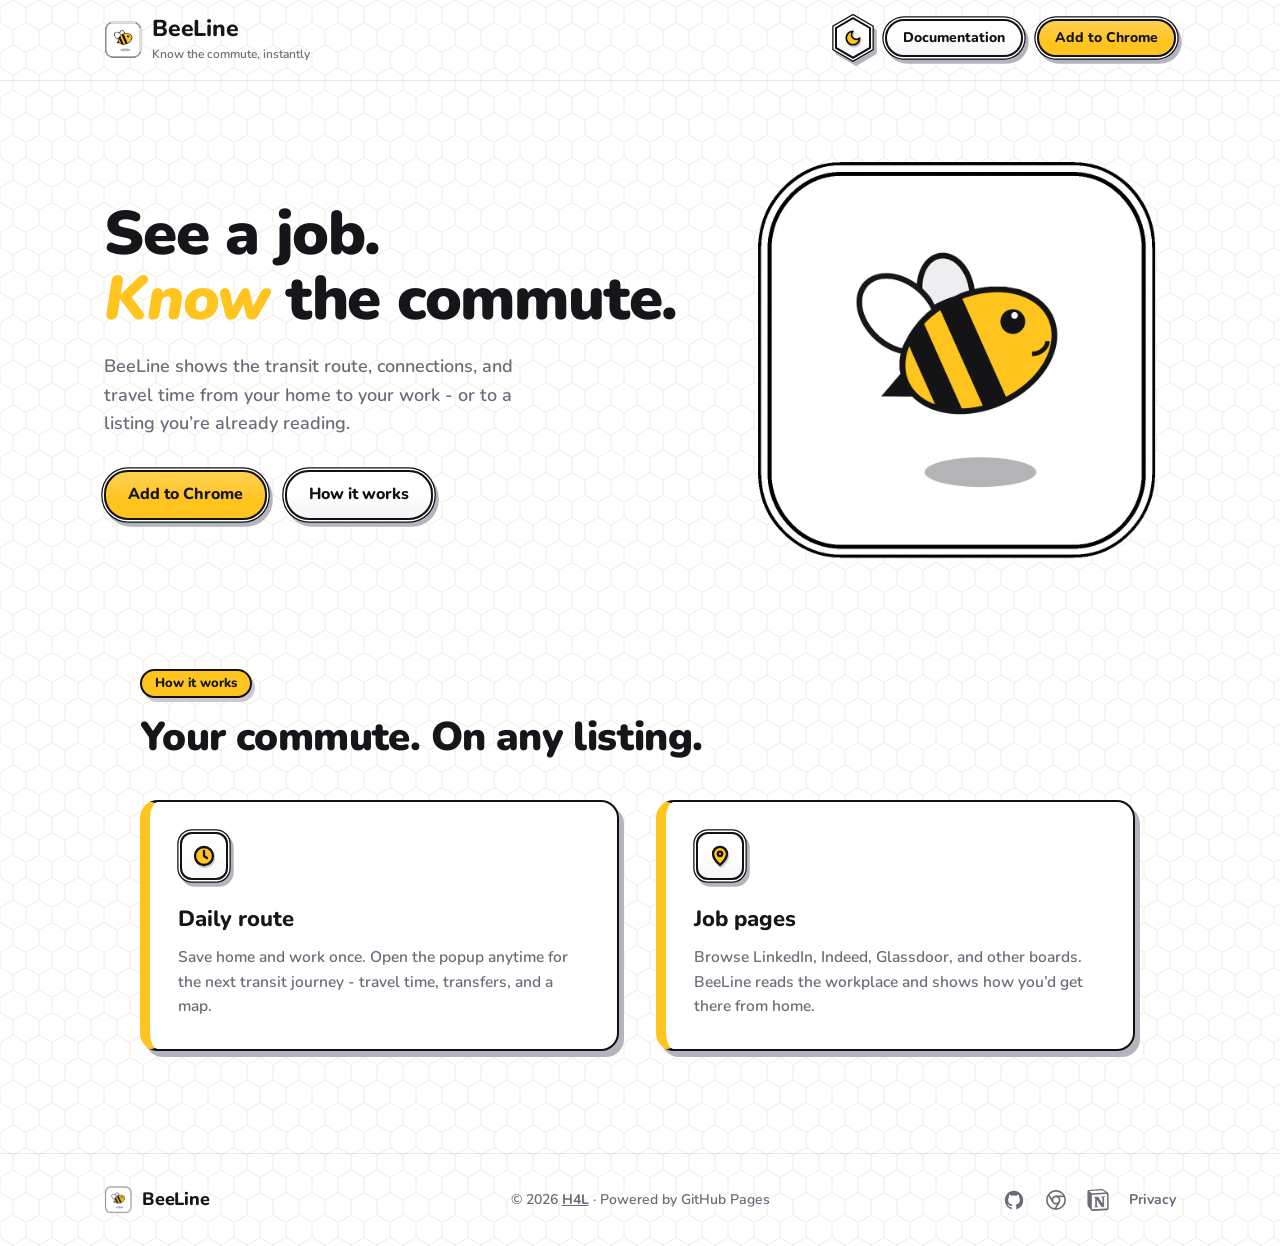
==== docs/index.html @ ee9d72f8 "Use the Notion logo and point docs links at the public Notion site. Co-Authored-By: Claude Opus 5.5 " ====
<!DOCTYPE html>
<html lang="en">
<head>
  <meta charset="UTF-8" />
  <meta name="viewport" content="width=device-width, initial-scale=1.0" />
  <title>BeeLine - Know the commute, instantly</title>
  <meta name="description" content="BeeLine shows the transit route, connections, and travel time from your home to your work - or to a job you're viewing." />
  <meta name="theme-color" content="#FFC41E" />
  <link rel="icon" href="favicon.png" type="image/png" sizes="32x32" />
  <link rel="apple-touch-icon" href="apple-touch-icon.png" />
  <link rel="preconnect" href="https://fonts.googleapis.com" />
  <link rel="preconnect" href="https://fonts.gstatic.com" crossorigin />
  <link href="https://fonts.googleapis.com/css2?family=Nunito:ital,wght@0,500;0,600;0,700;0,800;0,900;1,900&display=swap" rel="stylesheet" />
  <link rel="stylesheet" href="site.css" />
  <script src="theme.js"></script>
  <!--
    Replace every chromewebstore.google.com URL with your live listing once published.
  -->
  <style>
    .hero {
      max-width: 1120px;
      margin: 0 auto;
      padding: 72px 24px 24px;
      display: grid;
      grid-template-columns: 1fr 1fr;
      gap: 56px;
      align-items: center;
    }
    .hero-visual {
      max-width: 420px;
      justify-self: center;
      width: 100%;
    }
    .hero-visual img {
      width: 100%;
      height: auto;
      display: block;
    }

    h1 {
      font-size: clamp(38px, 4.8vw, 62px);
      font-weight: 900;
      line-height: 1.06;
      letter-spacing: -0.02em;
      margin-bottom: 20px;
    }
    h1 em {
      font-style: italic;
      color: var(--accent-1);
    }
    h1 .line2 { white-space: nowrap; }
    .hero-sub {
      font-size: 18px;
      font-weight: 600;
      color: var(--text-muted);
      max-width: 42ch;
      margin-bottom: 32px;
    }
    .hero-ctas {
      display: flex;
      flex-wrap: wrap;
      gap: 18px;
      padding: 0 4px 4px 0;
    }

    .how { padding: 72px 24px 96px; }
    .how-inner { max-width: 1000px; margin: 0 auto; }
    .how .pill { margin-bottom: 16px; }
    h2 {
      font-size: clamp(28px, 3.4vw, 40px);
      font-weight: 900;
      letter-spacing: -0.015em;
      line-height: 1.15;
      margin-bottom: 40px;
    }
    .split {
      display: grid;
      grid-template-columns: repeat(auto-fit, minmax(280px, 1fr));
      gap: 32px;
    }
    /* The popup's journey card: bold outline, honey edge, grey drop. */
    .tool-card {
      background: var(--bg);
      border: 2.5px solid var(--ink);
      border-left: 10px solid var(--accent-1);
      border-radius: 18px;
      box-shadow: 5px 6px 0 var(--key-slab);
      padding: 28px 28px 30px;
      margin: 0 5px 6px 0;
    }
    .tool-icon {
      width: 48px;
      height: 48px;
      border-radius: 12px;
      border: 2px solid var(--ink);
      box-shadow: 0 0 0 1.5px var(--bg), 0 0 0 2.75px var(--ink), 3px 4px 0 2.75px var(--key-slab);
      background: linear-gradient(180deg, var(--bg) 0%, var(--bg) 45%, var(--bg-alt) 100%);
      color: var(--ink);
      display: flex;
      align-items: center;
      justify-content: center;
      margin: 2px 0 22px 2px;
    }
    .tool-icon .icon {
      width: 24px;
      height: 24px;
      filter: drop-shadow(1.5px 2px 0 var(--icon-shadow));
    }
    .tool-card h3 {
      font-size: 22px;
      font-weight: 800;
      margin-bottom: 8px;
    }
    .tool-card p {
      font-size: 15.5px;
      font-weight: 600;
      color: var(--text-muted);
    }

    @media (max-width: 760px) {
      .hero { grid-template-columns: 1fr; gap: 24px; padding-top: 36px; }
      .hero-visual { max-width: 240px; order: -1; }
      h1 .line2 { white-space: normal; }
      h2 .line2 { display: block; }
      .how { padding-top: 48px; }
    }
  </style>
</head>
<body>
  <header class="site-header">
    <div class="site-header-inner">
      <a class="brand" href="index.html">
        <img class="brand-icon" src="logo.png" alt="" width="38" height="38" />
        <span>
          <span class="brand-title">BeeLine</span>
          <span class="brand-tag">Know the commute, instantly</span>
        </span>
      </a>
      <div class="actions">
        <button id="themeToggle" class="key" type="button" title="Toggle light/dark mode" aria-label="Toggle light/dark mode">
          <svg class="icon icon-moon" viewBox="0 0 24 24" aria-hidden="true"><path class="fill" d="M12 3a6 6 0 0 0 9 9 9 9 0 1 1-9-9Z"/></svg>
          <svg class="icon icon-sun" viewBox="0 0 24 24" aria-hidden="true"><path d="M12 2v2M12 20v2M4.93 4.93l1.41 1.41M17.66 17.66l1.41 1.41M2 12h2M20 12h2M6.34 17.66l-1.41 1.41M19.07 4.93l-1.41 1.41"/><circle class="fill" cx="12" cy="12" r="4.5"/></svg>
        </button>
        <a href="https://flying-sun-2a4.notion.site/BeeLine-3e32d11332858029bc5dc0cc7bfa6481" class="btn btn-sm btn-outline"><span class="label-full">Documentation</span><span class="label-short">Docs</span></a>
        <a href="https://chromewebstore.google.com/detail/beeline/YOUR_EXTENSION_ID" class="btn btn-sm"><span class="label-full">Add to Chrome</span><span class="label-short">Install</span></a>
      </div>
    </div>
  </header>

  <section class="hero">
    <div>
      <h1>See a job.<br><span class="line2"><em>Know</em> the commute.</span></h1>
      <p class="hero-sub">
        BeeLine shows the transit route, connections, and travel time from your home to your work - or to a listing you’re already reading.
      </p>
      <div class="hero-ctas">
        <a href="https://chromewebstore.google.com/detail/beeline/YOUR_EXTENSION_ID" class="btn">Add to Chrome</a>
        <a href="#how" class="btn btn-outline">How it works</a>
      </div>
    </div>
    <div class="hero-visual">
      <img src="logo.png" alt="BeeLine logo" width="1024" height="1024" />
    </div>
  </section>

  <section class="how" id="how">
    <div class="how-inner">
      <span class="pill">How it works</span>
      <h2>Your commute. <span class="line2">On any listing.</span></h2>
      <div class="split">
        <div class="tool-card">
          <div class="tool-icon" aria-hidden="true">
            <svg class="icon" viewBox="0 0 24 24"><circle class="fill" cx="12" cy="12" r="9"/><path d="M12 7v5l3 2"/></svg>
          </div>
          <h3>Daily route</h3>
          <p>Save home and work once. Open the popup anytime for the next transit journey - travel time, transfers, and a map.</p>
        </div>
        <div class="tool-card">
          <div class="tool-icon" aria-hidden="true">
            <svg class="icon" viewBox="0 0 24 24"><path class="fill" d="M12 21s7-6.2 7-11.2A7 7 0 0 0 5 9.8C5 14.8 12 21 12 21Z"/><circle cx="12" cy="9.8" r="2.2"/></svg>
          </div>
          <h3>Job pages</h3>
          <p>Browse LinkedIn, Indeed, Glassdoor, and other boards. BeeLine reads the workplace and shows how you’d get there from home.</p>
        </div>
      </div>
    </div>
  </section>

  <footer class="site-footer">
    <div class="site-footer-inner">
      <a class="brand" href="index.html">
        <img class="brand-icon" src="logo.png" alt="" width="28" height="28" />
        <span class="brand-title">BeeLine</span>
      </a>
      <span>© 2026 <a href="https://h4l-git.github.io/" class="footer-link" style="text-decoration: underline;">H4L</a> · Powered by GitHub Pages</span>
      <div class="footer-links">
        <a href="https://github.com/h4l-git/BeeLine" class="footer-link" aria-label="GitHub repository">
          <svg width="22" height="22" viewBox="0 0 24 24" fill="currentColor" aria-hidden="true"><path d="M12 2C6.48 2 2 6.58 2 12.25c0 4.53 2.87 8.37 6.84 9.73.5.09.68-.22.68-.49 0-.24-.01-.88-.01-1.73-2.78.62-3.37-1.37-3.37-1.37-.45-1.18-1.11-1.5-1.11-1.5-.91-.63.07-.62.07-.62 1 .07 1.53 1.06 1.53 1.06.89 1.57 2.34 1.11 2.91.85.09-.66.35-1.11.63-1.37-2.22-.26-4.56-1.14-4.56-5.07 0-1.12.39-2.03 1.03-2.75-.1-.26-.45-1.3.1-2.71 0 0 .84-.28 2.75 1.05a9.34 9.34 0 0 1 5 0c1.91-1.33 2.75-1.05 2.75-1.05.55 1.41.2 2.45.1 2.71.64.72 1.03 1.63 1.03 2.75 0 3.94-2.34 4.8-4.57 5.06.36.32.68.94.68 1.9 0 1.37-.01 2.47-.01 2.81 0 .27.18.59.69.49A10.05 10.05 0 0 0 22 12.25C22 6.58 17.52 2 12 2Z"></path></svg>
        </a>
        <a href="https://chromewebstore.google.com/detail/beeline/YOUR_EXTENSION_ID" class="footer-link" aria-label="Chrome Web Store">
          <svg width="22" height="22" viewBox="0 0 24 24" fill="none" stroke="currentColor" stroke-width="1.8" aria-hidden="true"><circle cx="12" cy="12" r="10"></circle><circle cx="12" cy="12" r="4"></circle><path d="M21.17 8H12"></path><path d="M3.95 6.06 8.54 14"></path><path d="M10.88 21.94 15.46 14"></path></svg>
        </a>
        <a href="https://flying-sun-2a4.notion.site/BeeLine-3e32d11332858029bc5dc0cc7bfa6481" class="footer-link" aria-label="Notion page">
          <svg width="22" height="22" viewBox="0 0 24 24" fill="currentColor" aria-hidden="true"><path d="M4.459 4.208c.746.606 1.026.56 2.428.466l13.215-.793c.28 0 .047-.28-.046-.326L17.86 1.968c-.42-.326-.981-.7-2.055-.607L3.01 2.295c-.466.046-.56.28-.374.466zm.793 3.08v13.904c0 .747.373 1.027 1.214.98l14.523-.84c.841-.046.935-.56.935-1.167V6.354c0-.606-.233-.933-.748-.887l-15.177.887c-.56.047-.747.327-.747.933zm14.337.745c.093.42 0 .84-.42.888l-.7.14v10.264c-.608.327-1.168.514-1.635.514-.748 0-.935-.234-1.495-.933l-4.577-7.186v6.952L12.21 19s0 .84-1.168.84l-3.222.186c-.093-.186 0-.653.327-.746l.84-.233V9.854L7.822 9.76c-.094-.42.14-1.026.793-1.073l3.456-.233 4.764 7.279v-6.44l-1.215-.139c-.093-.514.28-.887.747-.933zM1.936 1.035l13.31-.98c1.634-.14 2.055-.047 3.082.7l4.249 2.986c.7.513.934.653.934 1.213v16.378c0 1.026-.373 1.634-1.68 1.726l-15.458.934c-.98.047-1.448-.093-1.962-.747l-3.129-4.06c-.56-.747-.793-1.306-.793-1.96V2.667c0-.839.374-1.54 1.447-1.632z"></path></svg>
        </a>
        <a href="privacy.html" class="footer-link">Privacy</a>
      </div>
    </div>
  </footer>
</body>
</html>
---- docs/site.css ----
/* The extension's look, scaled up for the web: the same tokens as
   popup.css, hairline borders by default, and the logo's bold outline,
   offset slab and grey drop kept for the things that matter - buttons,
   pills and the feature cards. */
:root {
  color-scheme: light dark;
  --bg: #ffffff;
  --bg-alt: #f5f5f8;
  --ink: #111111;
  --text: #16161a;
  --text-muted: #6b6c78;
  --border: rgba(0, 0, 0, 0.09);
  --border-strong: rgba(0, 0, 0, 0.16);
  --accent-1: #ffc41e;
  --accent-ink: #9a6200;
  --on-accent: #16161a;
  --accent-soft: rgba(255, 196, 30, 0.2);
  --drop: 3px 4px 0 #c9c9cf;
  --route-line: #d4d4dc;
  --icon-shadow: #c9c9cf;
  --key-slab: #b4b4be;
  /* Honeycomb lines behind the page: a faint wash of the accent. */
  --hive-line: color-mix(in srgb, var(--accent-ink) 13%, transparent);
  --hive-tile: url("data:image/svg+xml,%3Csvg xmlns='http://www.w3.org/2000/svg' width='26' height='45' viewBox='0 0 26 45'%3E%3Cpath d='M0 7.5 13 0l13 7.5v15L13 30 0 22.5zM13 30v15' fill='none' stroke='%23000' stroke-width='1'/%3E%3C/svg%3E");
  --radius: 12px;
}

/* Dark follows the system unless the header toggle has pinned a theme. */
@media (prefers-color-scheme: dark) {
  :root:not([data-theme="light"]) {
    color-scheme: dark;
    --bg: #1b1b21;
    --bg-alt: #24242c;
    --ink: #ececf2;
    --text: #ececf2;
    --text-muted: #9a9cab;
    --border: rgba(255, 255, 255, 0.09);
    --border-strong: rgba(255, 255, 255, 0.16);
    --accent-ink: #ffc41e;
    --accent-soft: rgba(255, 196, 30, 0.16);
    --drop: 3px 4px 0 #000000;
    --route-line: #3a3a46;
    --icon-shadow: #000000;
    --key-slab: #44444f;
    --hive-line: color-mix(in srgb, var(--accent-ink) 8%, transparent);
  }
}

:root[data-theme="dark"] {
  color-scheme: dark;
  --bg: #1b1b21;
  --bg-alt: #24242c;
  --ink: #ececf2;
  --text: #ececf2;
  --text-muted: #9a9cab;
  --border: rgba(255, 255, 255, 0.09);
  --border-strong: rgba(255, 255, 255, 0.16);
  --accent-ink: #ffc41e;
  --accent-soft: rgba(255, 196, 30, 0.16);
  --drop: 3px 4px 0 #000000;
  --route-line: #3a3a46;
  --icon-shadow: #000000;
  --key-slab: #44444f;
  --hive-line: color-mix(in srgb, var(--accent-ink) 8%, transparent);
}

:root[data-theme="light"] {
  color-scheme: light;
}

* {
  margin: 0;
  padding: 0;
  box-sizing: border-box;
}

html {
  scroll-behavior: smooth;
}

body {
  font-family: "Nunito", "Segoe UI", -apple-system, BlinkMacSystemFont, Roboto, sans-serif;
  background: var(--bg);
  position: relative;
  min-height: 100vh;
  color: var(--text);
  font-size: 16px;
  line-height: 1.6;
  -webkit-font-smoothing: antialiased;
}

/* The hive pattern scrolls with the page, under all content. */
body::before {
  position: absolute;
  inset: 0;
  content: "";
  z-index: -1;
  pointer-events: none;
  background-color: var(--hive-line);
  -webkit-mask: var(--hive-tile) 0 0 / 26px 45px repeat;
  mask: var(--hive-tile) 0 0 / 26px 45px repeat;
}

a {
  color: var(--accent-ink);
}

.icon {
  width: 18px;
  height: 18px;
  fill: none;
  stroke: currentColor;
  stroke-width: 2.3;
  stroke-linecap: round;
  stroke-linejoin: round;
  flex-shrink: 0;
  display: block;
}

.icon .fill {
  fill: var(--accent-1);
}

/* ---------- Header: the popup's header row, full width ---------- */

.site-header {
  border-bottom: 1px solid var(--border);
}

.site-header-inner {
  display: flex;
  align-items: center;
  justify-content: space-between;
  gap: 16px;
  max-width: 1120px;
  margin: 0 auto;
  padding: 16px 24px;
}

.brand {
  display: flex;
  align-items: center;
  gap: 10px;
  min-width: 0;
  color: var(--text);
  text-decoration: none;
}

.brand-icon {
  width: 38px;
  height: 38px;
  display: block;
  object-fit: contain;
  flex-shrink: 0;
}

.brand-title {
  font-size: 23px;
  font-weight: 800;
  letter-spacing: -0.2px;
  line-height: 1.1;
}

.brand-tag {
  display: block;
  font-size: 12px;
  font-weight: 600;
  color: var(--text-muted);
  letter-spacing: 0;
}

.actions {
  display: flex;
  align-items: center;
  gap: 14px;
  flex-shrink: 0;
  padding-bottom: 4px;
}

/* ---------- Keys: every control is a tiny copy of the logo's tile ---------- */

.btn {
  --ring: 0 0 0 1.5px var(--bg), 0 0 0 2.75px var(--ink);
  --face: linear-gradient(180deg, var(--bg) 0%, var(--bg) 45%, var(--bg-alt) 100%);
  --face-hover: linear-gradient(180deg, var(--bg) 0%, var(--accent-soft) 100%);
  border: 2px solid var(--ink);
  background: var(--face);
  box-shadow: var(--ring), 3px 4px 0 2.75px var(--key-slab);
  color: var(--ink);
  font-family: inherit;
  cursor: pointer;
  text-decoration: none;
  transition: transform 0.08s ease, box-shadow 0.08s ease;
}

.btn:hover {
  background: var(--face-hover);
  transform: translate(-1px, -1px);
  box-shadow: var(--ring), 4px 5px 0 2.75px var(--key-slab);
}

.btn:active {
  transform: translate(3px, 4px);
  box-shadow: var(--ring);
}

.btn:focus-visible {
  outline: 2px solid var(--accent-ink);
  outline-offset: 4px;
}

/* Icon keys are the same tile cut as honeycomb cells. clip-path would also
   cut away borders and shadows, so the tile is rebuilt in layers: ::before
   is the face (gradient triangles keep the gap around it plain), ::after is
   both outlines as one hexagon ring cut with evenodd, and a drop-shadow on
   the key casts the slab in the same shape. The box is 36 × 42 because a
   regular hexagon is 2/√3 as tall as it is wide; vertical offsets are
   horizontal ones × 1.155 for the same reason. */
.key {
  --face: linear-gradient(180deg, var(--bg) 0%, var(--bg) 45%, var(--bg-alt) 100%);
  --face-hover: linear-gradient(180deg, var(--bg) 0%, var(--accent-soft) 100%);
  --hex-face: var(--face);
  --hex-line: var(--ink);
  --hex-corner: calc(50% - 3px) calc(25% - 1.73px) no-repeat;
  position: relative;
  isolation: isolate;
  width: 36px;
  height: 42px;
  padding: 0;
  border: 0;
  background: none;
  color: var(--ink);
  font-family: inherit;
  cursor: pointer;
  display: flex;
  align-items: center;
  justify-content: center;
  filter: drop-shadow(3px 4px 0 var(--key-slab));
  transition: transform 0.08s ease, filter 0.08s ease;
}

.key::before,
.key::after {
  content: "";
  position: absolute;
  z-index: -1;
}

/* Reaches into the outer line so no seam shows. The face stops on the
   middle of the thick outline, which hides the triangles' hard edges. */
.key::before {
  inset: -2.31px -2px;
  clip-path: polygon(50% 0, 100% 25%, 100% 75%, 50% 100%, 0 75%, 0 25%);
  background:
    linear-gradient(to top left, transparent 50%, var(--bg) 50%) left 3px top 3.46px / var(--hex-corner),
    linear-gradient(to top right, transparent 50%, var(--bg) 50%) right 3px top 3.46px / var(--hex-corner),
    linear-gradient(to bottom left, transparent 50%, var(--bg) 50%) left 3px bottom 3.46px / var(--hex-corner),
    linear-gradient(to bottom right, transparent 50%, var(--bg) 50%) right 3px bottom 3.46px / var(--hex-corner),
    var(--hex-face) left 3px top 3.46px / calc(100% - 6px) calc(100% - 6.93px) no-repeat,
    var(--bg);
}

/* Four nested hexagons: outer edge, thin line, thick line, face. */
.key::after {
  inset: -3.18px -2.75px;
  background: var(--hex-line);
  clip-path: polygon(evenodd,
    50% 0, 100% 25%, 100% 75%, 50% 100%, 0 75%, 0 25%, 50% 0,
    50% 1.44px, calc(100% - 1.25px) calc(25% + 0.72px), calc(100% - 1.25px) calc(75% - 0.72px),
    50% calc(100% - 1.44px), 1.25px calc(75% - 0.72px), 1.25px calc(25% + 0.72px), 50% 1.44px,
    50% 3.18px, calc(100% - 2.75px) calc(25% + 1.59px), calc(100% - 2.75px) calc(75% - 1.59px),
    50% calc(100% - 3.18px), 2.75px calc(75% - 1.59px), 2.75px calc(25% + 1.59px), 50% 3.18px,
    50% 5.49px, calc(100% - 4.75px) calc(25% + 2.74px), calc(100% - 4.75px) calc(75% - 2.74px),
    50% calc(100% - 5.49px), 4.75px calc(75% - 2.74px), 4.75px calc(25% + 2.74px), 50% 5.49px);
}

.key:hover {
  --hex-face: var(--face-hover);
  transform: translate(-1px, -1px);
  filter: drop-shadow(4px 5px 0 var(--key-slab));
}

.key:active {
  transform: translate(3px, 4px);
  filter: drop-shadow(0 0 0 var(--key-slab));
}

/* A rectangular outline would look odd around a hexagon (and would cast
   the slab too), so focus turns the outlines honey instead. */
.key:focus-visible {
  outline: none;
  --hex-line: var(--accent-ink);
}

.key .icon {
  filter: drop-shadow(1.5px 2px 0 var(--icon-shadow));
}

.key:active .icon {
  filter: none;
}

/* theme.js marks the toggle with the theme in effect; show the other one. */
#themeToggle .icon-sun,
#themeToggle[data-mode="dark"] .icon-moon {
  display: none;
}

#themeToggle[data-mode="dark"] .icon-sun {
  display: block;
}

/* Yellow stays yellow, like the logo's bee. */
.btn {
  --face: linear-gradient(180deg, color-mix(in srgb, var(--accent-1) 78%, #fff) 0%, var(--accent-1) 60%);
  --face-hover: linear-gradient(180deg, color-mix(in srgb, var(--accent-1) 68%, #fff) 0%, color-mix(in srgb, var(--accent-1) 90%, #fff) 60%);
  color: var(--on-accent);
  display: inline-flex;
  align-items: center;
  gap: 8px;
  font-size: 16px;
  font-weight: 800;
  border-radius: 24px;
  padding: 10px 22px;
}

.btn-sm {
  font-size: 14px;
  padding: 6px 16px;
}

.btn-outline {
  --face: linear-gradient(180deg, var(--bg) 0%, var(--bg) 45%, var(--bg-alt) 100%);
  --face-hover: linear-gradient(180deg, var(--bg) 0%, var(--accent-soft) 100%);
  color: var(--ink);
}

.label-short {
  display: none;
}

.btn .icon {
  width: 16px;
  height: 16px;
}

/* The popup's route pill. */
.pill {
  display: inline-flex;
  align-items: center;
  gap: 6px;
  background: var(--accent-1);
  color: var(--on-accent);
  border: 2px solid var(--ink);
  box-shadow: var(--drop);
  padding: 2px 13px;
  border-radius: 20px;
  font-size: 13px;
  font-weight: 800;
}

/* ---------- Footer ---------- */

.site-footer {
  border-top: 1px solid var(--border);
}

.site-footer-inner {
  display: grid;
  grid-template-columns: 1fr auto 1fr;
  align-items: center;
  gap: 16px;
  max-width: 1120px;
  margin: 0 auto;
  padding: 32px 24px;
  font-size: 14px;
  font-weight: 600;
  color: var(--text-muted);
}

.site-footer .brand-title {
  font-size: 18px;
}

.site-footer .brand-icon {
  width: 28px;
  height: 28px;
}

.site-footer-inner > span {
  text-align: center;
}

.footer-links {
  justify-self: end;
  display: flex;
  align-items: center;
  gap: 20px;
}

.footer-link {
  display: inline-flex;
  align-items: center;
  gap: 7px;
  color: var(--text-muted);
  font-weight: 700;
  text-decoration: none;
}

.footer-link:hover {
  color: var(--text);
}

.footer-link .icon {
  width: 20px;
  height: 20px;
  stroke-width: 1.9;
}

@media (max-width: 760px) {
  .brand-tag {
    display: none;
  }

  .site-footer-inner {
    grid-template-columns: 1fr;
    justify-items: center;
    text-align: center;
  }

  .footer-links {
    justify-self: center;
  }
}

@media (max-width: 420px) {
  .site-header-inner {
    padding: 14px 16px;
  }

  .actions .btn-sm {
    padding: 6px 12px;
  }

  /* Small phones can't fit the full header label beside the brand. */
  .label-full {
    display: none;
  }

  .label-short {
    display: inline;
  }
}

@media (prefers-reduced-motion: reduce) {
  html {
    scroll-behavior: auto;
  }

  .key,
  .btn {
    transition: none;
  }
}
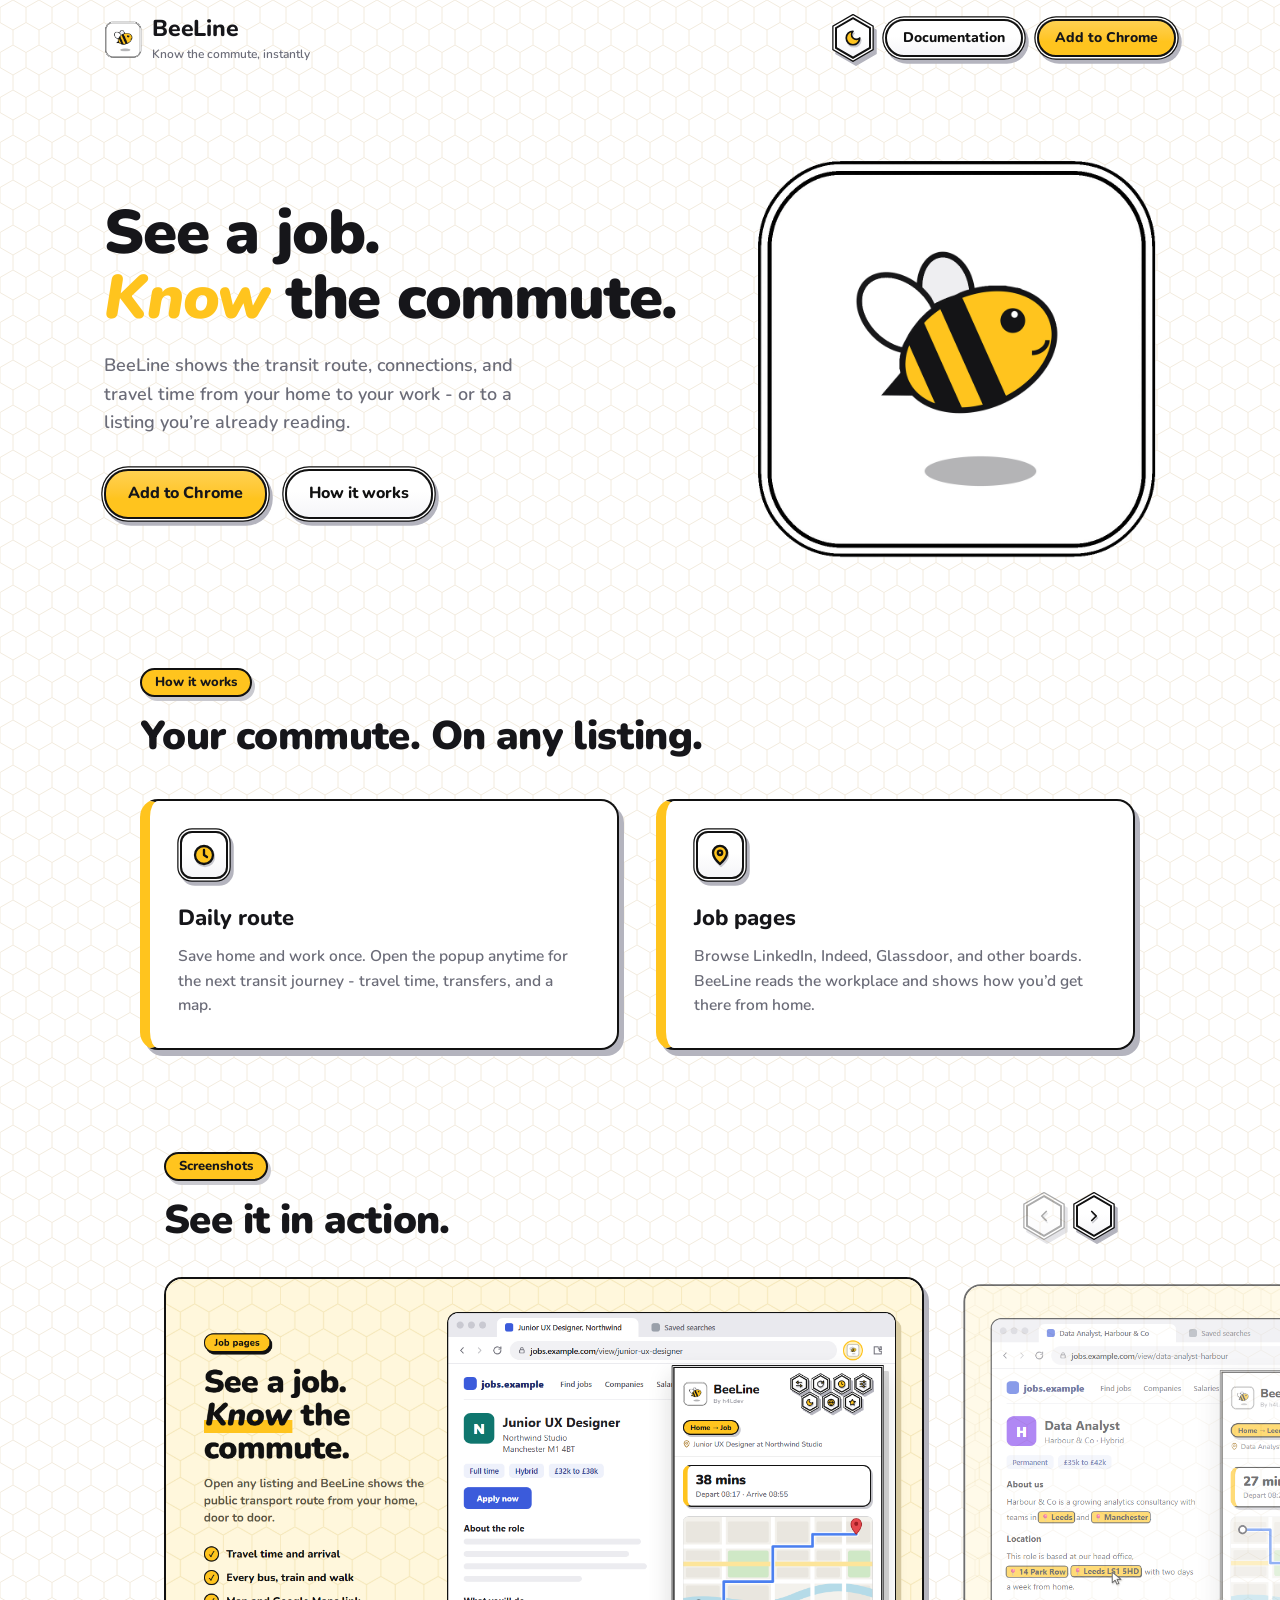
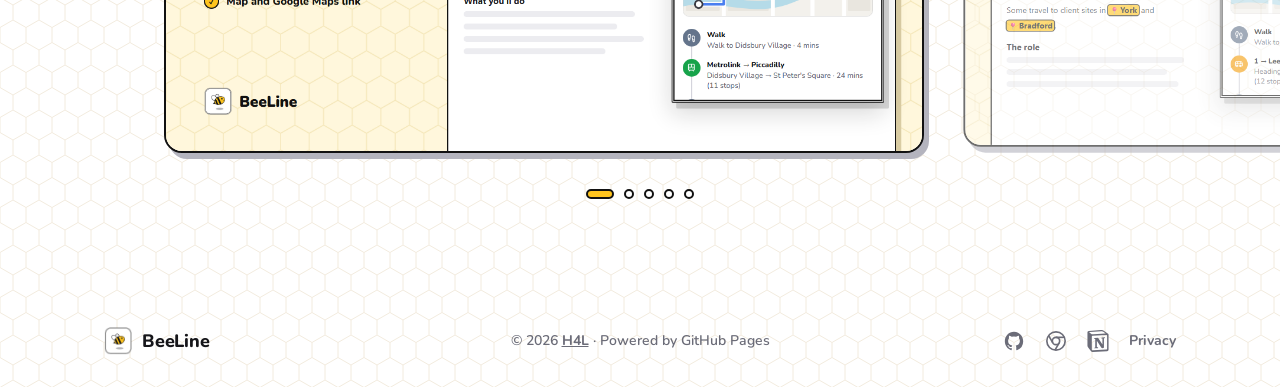
==== commit 9717ebe5: "Add a sideways-scrolling screenshot gallery to the site. Co-Authored-By: Claude Opus 5.5 <noreply@an" ====
--- a/docs/index.html
+++ b/docs/index.html
@@ -117,7 +117,95 @@
       color: var(--text-muted);
     }
 
+    /* ---------- Screenshot gallery: a sideways strip of journey cards ---------- */
+    .shots { padding: 0 0 96px; }
+    .shots-head {
+      max-width: 1000px;
+      margin: 0 auto 28px;
+      padding: 0 24px;
+      display: flex;
+      align-items: flex-end;
+      justify-content: space-between;
+      gap: 24px;
+    }
+    .shots-head .pill { margin-bottom: 16px; }
+    .shots-head h2 { margin-bottom: 0; }
+    .shots-nav {
+      display: flex;
+      gap: 14px;
+      padding: 0 4px 6px 0;
+      flex-shrink: 0;
+    }
+    .shots-nav .key:disabled {
+      opacity: 0.35;
+      cursor: default;
+      pointer-events: none;
+    }
+    /* The strip lines up with the content column, then runs off the edge. */
+    .shots-track {
+      --gutter: max(24px, calc((100% - 952px) / 2));
+      display: flex;
+      gap: 28px;
+      overflow-x: auto;
+      overscroll-behavior-x: contain;
+      scroll-snap-type: x mandatory;
+      scroll-padding-inline: var(--gutter);
+      padding: 6px var(--gutter) 18px;
+      scrollbar-width: none;
+      outline: none;
+    }
+    .shots-track::-webkit-scrollbar { display: none; }
+    .shots-track:focus-visible .shot { outline: 2px solid var(--accent-ink); outline-offset: 4px; }
+    .shot {
+      flex: 0 0 min(760px, 84vw);
+      scroll-snap-align: start;
+      margin: 0;
+      background: var(--bg);
+      border: 2.5px solid var(--ink);
+      border-radius: 18px;
+      box-shadow: 5px 6px 0 var(--key-slab);
+      overflow: hidden;
+      transition: transform 0.25s ease, opacity 0.25s ease;
+    }
+    .shot img {
+      display: block;
+      width: 100%;
+      height: auto;
+      aspect-ratio: 16 / 10;
+      user-select: none;
+      -webkit-user-drag: none;
+    }
+    .shot:not(.is-active) { opacity: 0.6; transform: scale(0.97); }
+    .shots-dots {
+      display: flex;
+      justify-content: center;
+      gap: 10px;
+      margin-top: 18px;
+    }
+    .shots-dots button {
+      width: 10px;
+      height: 10px;
+      padding: 0;
+      border-radius: 10px;
+      border: 2px solid var(--ink);
+      background: var(--bg);
+      cursor: pointer;
+      transition: width 0.2s ease, background 0.2s ease;
+    }
+    .shots-dots button[aria-current="true"] {
+      width: 28px;
+      background: var(--accent-1);
+    }
+    .shots-dots button:focus-visible { outline: 2px solid var(--accent-ink); outline-offset: 3px; }
+
+    @media (prefers-reduced-motion: reduce) {
+      .shot, .shots-dots button { transition: none; }
+    }
+
     @media (max-width: 760px) {
+      .shots-head { align-items: flex-start; flex-direction: column; gap: 4px; }
+      .shots-nav { display: none; }
+      .shots-track { gap: 16px; }
       .hero { grid-template-columns: 1fr; gap: 24px; padding-top: 36px; }
       .hero-visual { max-width: 240px; order: -1; }
       h1 .line2 { white-space: normal; }
@@ -186,6 +274,81 @@
     </div>
   </section>
 
+  <section class="shots" id="screenshots" aria-labelledby="shots-title">
+    <div class="shots-head">
+      <div>
+        <span class="pill">Screenshots</span>
+        <h2 id="shots-title">See it in action.</h2>
+      </div>
+      <div class="shots-nav">
+        <button class="key" type="button" data-dir="-1" aria-label="Previous screenshot">
+          <svg class="icon" viewBox="0 0 24 24" aria-hidden="true"><path d="M15 6l-6 6 6 6"/></svg>
+        </button>
+        <button class="key" type="button" data-dir="1" aria-label="Next screenshot">
+          <svg class="icon" viewBox="0 0 24 24" aria-hidden="true"><path d="M9 6l6 6-6 6"/></svg>
+        </button>
+      </div>
+    </div>
+    <div class="shots-track" tabindex="0" role="region" aria-label="BeeLine screenshots">
+      <figure class="shot is-active"><img src="screenshots/screenshot-1.png" width="1280" height="800" alt="A job listing with the BeeLine popup showing a 38 minute tram route from home, with a map and each step." /></figure>
+      <figure class="shot"><img src="screenshots/screenshot-2.png" width="1280" height="800" alt="Place names highlighted on a job listing; clicking one shows the bus route there." loading="lazy" /></figure>
+      <figure class="shot"><img src="screenshots/screenshot-3.png" width="1280" height="800" alt="Two popups side by side: the morning trip to work and the evening trip home." loading="lazy" /></figure>
+      <figure class="shot"><img src="screenshots/screenshot-4.png" width="1280" height="800" alt="The job history list, with travel times for recently viewed and saved jobs." loading="lazy" /></figure>
+      <figure class="shot"><img src="screenshots/screenshot-5.png" width="1280" height="800" alt="Colour themes in light and dark mode, next to the settings page." loading="lazy" /></figure>
+    </div>
+    <div class="shots-dots" role="group" aria-label="Choose a screenshot"></div>
+  </section>
+
+  <script>
+    (() => {
+      const track = document.querySelector(".shots-track");
+      const shots = [...track.querySelectorAll(".shot")];
+      const dotsBox = document.querySelector(".shots-dots");
+      const [prev, next] = document.querySelectorAll(".shots-nav .key");
+      const smooth = matchMedia("(prefers-reduced-motion: reduce)").matches ? "auto" : "smooth";
+      let current = 0;
+
+      const dots = shots.map((_, i) => {
+        const dot = document.createElement("button");
+        dot.type = "button";
+        dot.setAttribute("aria-label", `Screenshot ${i + 1} of ${shots.length}`);
+        dot.addEventListener("click", () => goTo(i));
+        dotsBox.appendChild(dot);
+        return dot;
+      });
+
+      // Scroll position that brings card i to the start of the strip.
+      const stop = (i) => shots[i].offsetLeft - shots[0].offsetLeft;
+
+      function goTo(i) {
+        i = Math.max(0, Math.min(shots.length - 1, i));
+        track.scrollTo({ left: stop(i), behavior: smooth });
+      }
+
+      // The active card is the one nearest the strip's start.
+      function update() {
+        const x = track.scrollLeft;
+        const atEnd = x + track.clientWidth >= track.scrollWidth - 4;
+        current = atEnd ? shots.length - 1 : shots.reduce((best, _, i) =>
+          Math.abs(stop(i) - x) < Math.abs(stop(best) - x) ? i : best, 0);
+        shots.forEach((s, i) => s.classList.toggle("is-active", i === current));
+        dots.forEach((d, i) => d.setAttribute("aria-current", i === current ? "true" : "false"));
+        prev.disabled = current === 0;
+        next.disabled = current === shots.length - 1;
+      }
+
+      prev.addEventListener("click", () => goTo(current - 1));
+      next.addEventListener("click", () => goTo(current + 1));
+      track.addEventListener("keydown", (e) => {
+        if (e.key === "ArrowLeft") { e.preventDefault(); goTo(current - 1); }
+        if (e.key === "ArrowRight") { e.preventDefault(); goTo(current + 1); }
+      });
+      track.addEventListener("scroll", () => requestAnimationFrame(update), { passive: true });
+      addEventListener("resize", update);
+      update();
+    })();
+  </script>
+
   <footer class="site-footer">
     <div class="site-footer-inner">
       <a class="brand" href="index.html">
--- a/docs/site.css
+++ b/docs/site.css
@@ -123,10 +123,6 @@
 
 /* ---------- Header: the popup's header row, full width ---------- */
 
-.site-header {
-  border-bottom: 1px solid var(--border);
-}
-
 .site-header-inner {
   display: flex;
   align-items: center;
@@ -361,10 +357,6 @@
 
 /* ---------- Footer ---------- */
 
-.site-footer {
-  border-top: 1px solid var(--border);
-}
-
 .site-footer-inner {
   display: grid;
   grid-template-columns: 1fr auto 1fr;
@@ -433,22 +425,44 @@
   }
 }
 
+/* Narrow screens can't fit the full header labels beside the brand. */
+@media (max-width: 560px) {
+  .label-full {
+    display: none;
+  }
+
+  .label-short {
+    display: inline;
+  }
+}
+
 @media (max-width: 420px) {
   .site-header-inner {
+    gap: 10px;
     padding: 14px 16px;
+  }
+
+  .site-header .brand {
+    gap: 8px;
+  }
+
+  .site-header .brand-title {
+    font-size: 20px;
+  }
+
+  .actions {
+    gap: 8px;
   }
 
   .actions .btn-sm {
     padding: 6px 12px;
   }
-
-  /* Small phones can't fit the full header label beside the brand. */
-  .label-full {
+}
+
+/* The smallest phones keep just the logo as the home link. */
+@media (max-width: 360px) {
+  .site-header .brand-title {
     display: none;
-  }
-
-  .label-short {
-    display: inline;
   }
 }
 
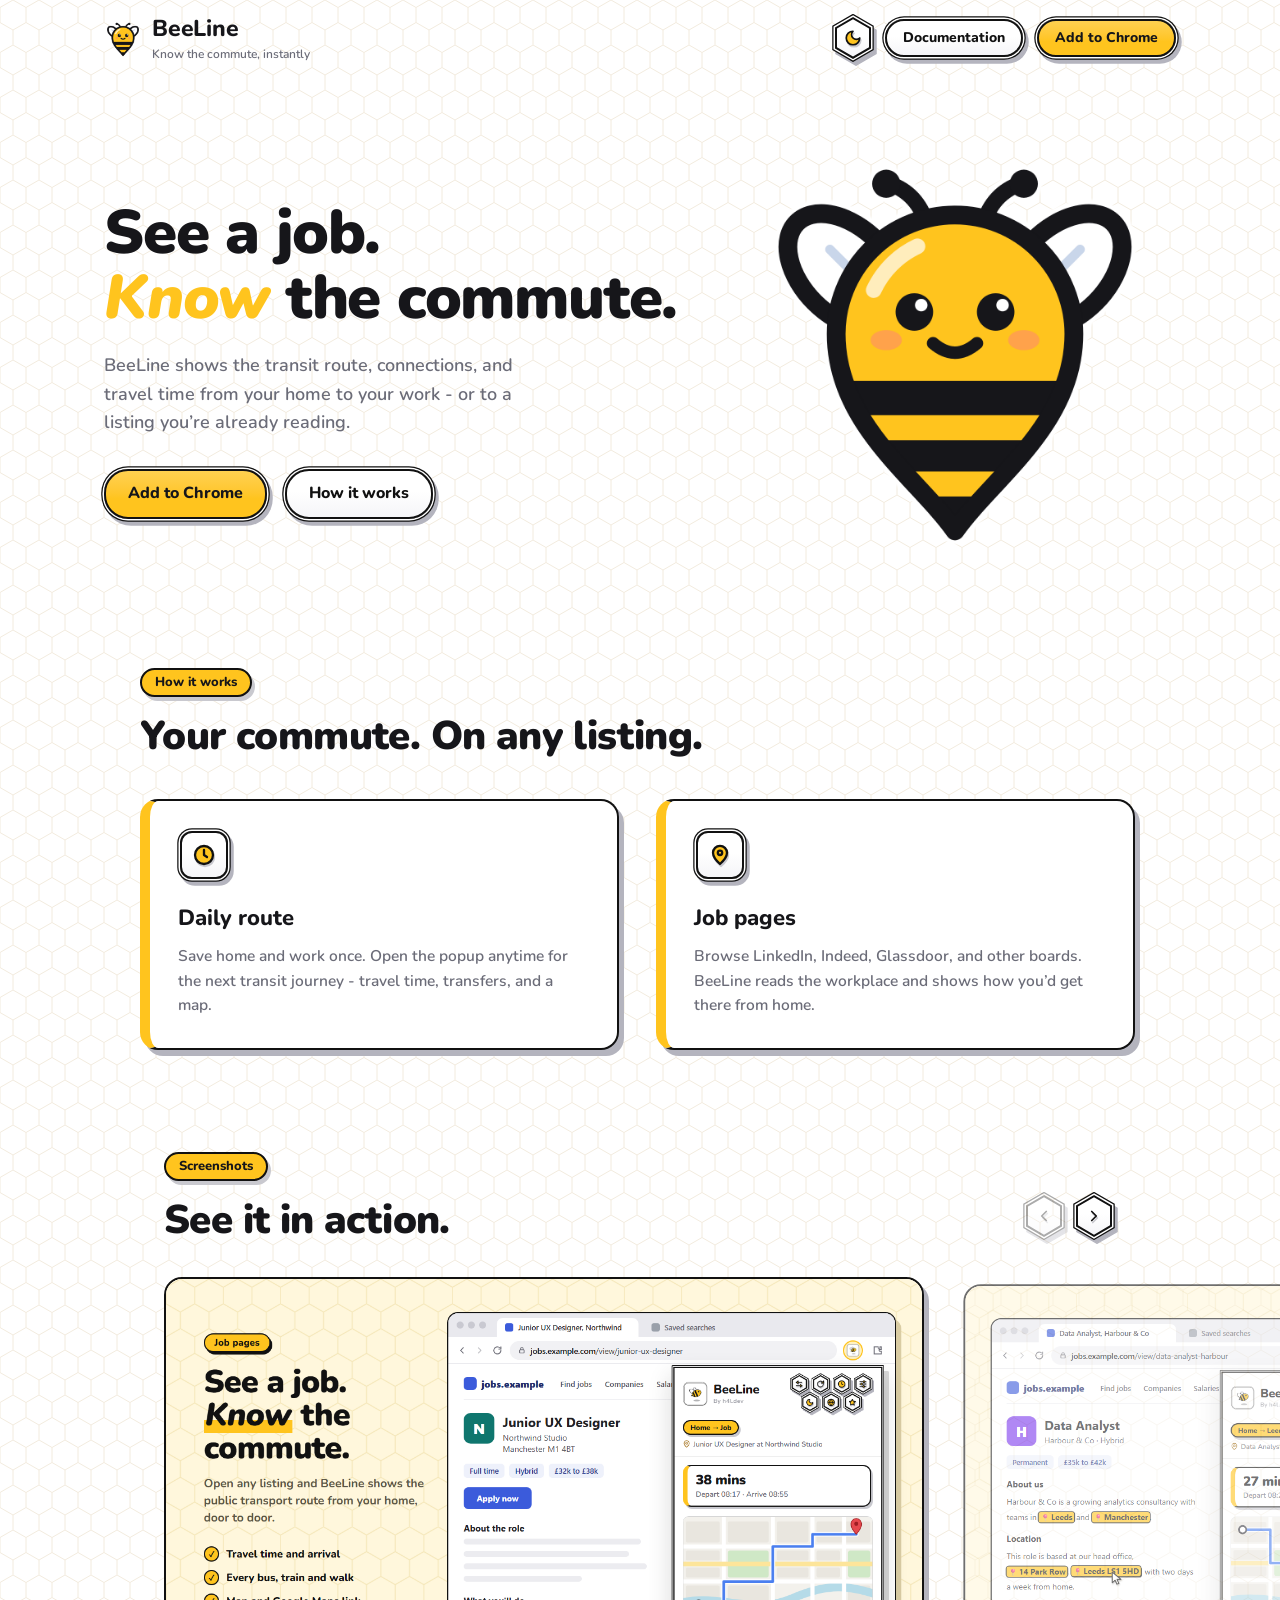
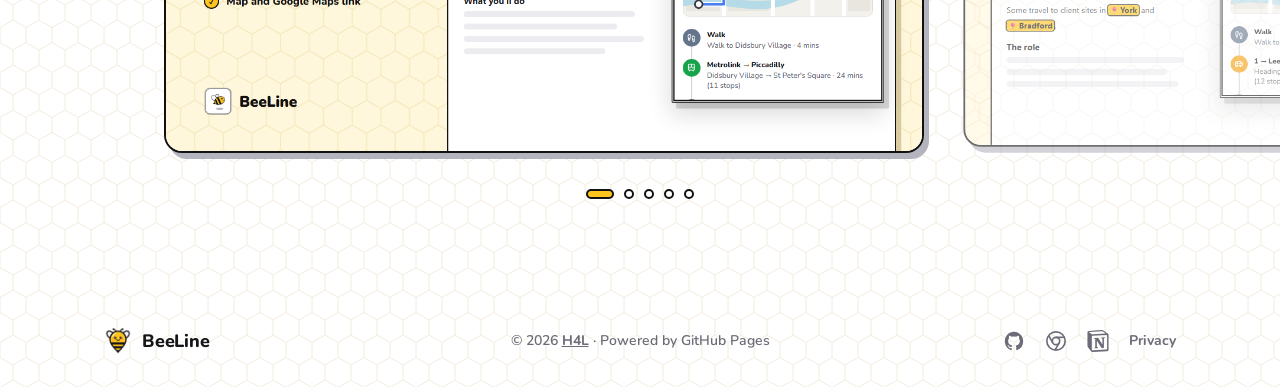
==== commit 02ca8930: "Let visitors draw bee routes across the honeycomb, and tidy page links. Clicking two cells of the ba" ====
--- a/docs/index.html
+++ b/docs/index.html
@@ -13,6 +13,7 @@
   <link href="https://fonts.googleapis.com/css2?family=Nunito:ital,wght@0,500;0,600;0,700;0,800;0,900;1,900&display=swap" rel="stylesheet" />
   <link rel="stylesheet" href="site.css" />
   <script src="theme.js"></script>
+  <script src="hive.js" defer></script>
   <!--
     Replace every chromewebstore.google.com URL with your live listing once published.
   -->
@@ -217,7 +218,7 @@
 <body>
   <header class="site-header">
     <div class="site-header-inner">
-      <a class="brand" href="index.html">
+      <a class="brand" href="./">
         <img class="brand-icon" src="logo.png" alt="" width="38" height="38" />
         <span>
           <span class="brand-title">BeeLine</span>
@@ -351,7 +352,7 @@
 
   <footer class="site-footer">
     <div class="site-footer-inner">
-      <a class="brand" href="index.html">
+      <a class="brand" href="./">
         <img class="brand-icon" src="logo.png" alt="" width="28" height="28" />
         <span class="brand-title">BeeLine</span>
       </a>
@@ -366,7 +367,7 @@
         <a href="https://flying-sun-2a4.notion.site/BeeLine-3e32d11332858029bc5dc0cc7bfa6481" class="footer-link" aria-label="Notion page">
           <svg width="22" height="22" viewBox="0 0 24 24" fill="currentColor" aria-hidden="true"><path d="M4.459 4.208c.746.606 1.026.56 2.428.466l13.215-.793c.28 0 .047-.28-.046-.326L17.86 1.968c-.42-.326-.981-.7-2.055-.607L3.01 2.295c-.466.046-.56.28-.374.466zm.793 3.08v13.904c0 .747.373 1.027 1.214.98l14.523-.84c.841-.046.935-.56.935-1.167V6.354c0-.606-.233-.933-.748-.887l-15.177.887c-.56.047-.747.327-.747.933zm14.337.745c.093.42 0 .84-.42.888l-.7.14v10.264c-.608.327-1.168.514-1.635.514-.748 0-.935-.234-1.495-.933l-4.577-7.186v6.952L12.21 19s0 .84-1.168.84l-3.222.186c-.093-.186 0-.653.327-.746l.84-.233V9.854L7.822 9.76c-.094-.42.14-1.026.793-1.073l3.456-.233 4.764 7.279v-6.44l-1.215-.139c-.093-.514.28-.887.747-.933zM1.936 1.035l13.31-.98c1.634-.14 2.055-.047 3.082.7l4.249 2.986c.7.513.934.653.934 1.213v16.378c0 1.026-.373 1.634-1.68 1.726l-15.458.934c-.98.047-1.448-.093-1.962-.747l-3.129-4.06c-.56-.747-.793-1.306-.793-1.96V2.667c0-.839.374-1.54 1.447-1.632z"></path></svg>
         </a>
-        <a href="privacy.html" class="footer-link">Privacy</a>
+        <a href="privacy" class="footer-link">Privacy</a>
       </div>
     </div>
   </footer>
--- a/docs/site.css
+++ b/docs/site.css
@@ -105,6 +105,155 @@
   color: var(--accent-ink);
 }
 
+/* ---------- Bee routes across the honeycomb (hive.js) ---------- */
+
+/* Sits on the pattern, under the content. */
+.hive-trail {
+  position: absolute;
+  inset: 0;
+  width: 100%;
+  height: 100%;
+  z-index: -1;
+  pointer-events: none;
+  overflow: hidden;
+}
+
+.hive-pointer body {
+  cursor: pointer;
+}
+
+.hive-trail > g {
+  transition: opacity 0.3s ease;
+}
+
+.hive-trail > g.is-leaving {
+  opacity: 0;
+}
+
+.hive-hover {
+  fill: var(--accent-soft);
+  stroke: var(--accent-ink);
+  stroke-width: 1.5;
+  stroke-linejoin: round;
+  opacity: 0;
+  transition: opacity 0.15s ease;
+}
+
+.hive-hover.is-on {
+  opacity: 0.8;
+}
+
+/* The two chosen cells: honey with the logo's bold outline. */
+.hive-end {
+  fill: var(--accent-1);
+  stroke: var(--ink);
+  stroke-width: 2;
+  stroke-linejoin: round;
+  transform-box: fill-box;
+  transform-origin: center;
+  animation: hive-pop 0.4s cubic-bezier(0.3, 1.6, 0.5, 1);
+}
+
+.hive-end.is-waiting {
+  opacity: 0;
+  animation: none;
+}
+
+.hive-end.is-miss {
+  fill: var(--bg-alt);
+  stroke: var(--text-muted);
+  animation: hive-shake 0.4s ease;
+}
+
+/* Cells the bee passes light up behind it. */
+.hive-lit {
+  fill: color-mix(in srgb, var(--accent-1) 32%, transparent);
+  opacity: 0;
+  transition: opacity 0.35s ease;
+}
+
+.hive-lit.is-on {
+  opacity: 1;
+}
+
+.hive-reveal {
+  fill: none;
+  stroke: #fff;
+  stroke-width: 16;
+  stroke-linejoin: round;
+}
+
+.hive-glow,
+.hive-dots {
+  fill: none;
+  stroke-linecap: round;
+  stroke-linejoin: round;
+}
+
+.hive-glow {
+  stroke: var(--accent-1);
+  stroke-width: 7;
+  opacity: 0.5;
+}
+
+.hive-dots {
+  stroke: var(--ink);
+  stroke-width: 2.4;
+  stroke-dasharray: 0.1 7;
+}
+
+.hive-bee-abdomen {
+  fill: var(--accent-1);
+  stroke: var(--ink);
+  stroke-width: 1.4;
+}
+
+.hive-bee-stripe {
+  fill: none;
+  stroke: var(--ink);
+  stroke-width: 1.6;
+}
+
+.hive-bee-head {
+  fill: var(--ink);
+}
+
+.hive-bee-wing {
+  fill: color-mix(in srgb, var(--bg) 80%, transparent);
+  stroke: var(--ink);
+  stroke-width: 1;
+}
+
+.hive-bee-wings {
+  animation: hive-flap 0.07s linear infinite alternate;
+}
+
+.hive-bee.is-landed .hive-bee-wings {
+  animation-duration: 0.18s;
+}
+
+.hive-bee.is-landed {
+  animation: hive-bee-out 0.5s ease 1.4s forwards;
+}
+
+@keyframes hive-pop {
+  from { transform: scale(0.3); opacity: 0; }
+}
+
+@keyframes hive-shake {
+  25% { transform: translateX(-4px); }
+  50% { transform: translateX(4px); }
+  75% { transform: translateX(-2px); }
+}
+
+@keyframes hive-flap {
+  to { transform: scaleY(0.45); }
+}
+
+@keyframes hive-bee-out {
+  to { opacity: 0; }
+}
+
 .icon {
   width: 18px;
   height: 18px;
@@ -475,4 +624,9 @@
   .btn {
     transition: none;
   }
-}
+
+  .hive-end,
+  .hive-bee-wings {
+    animation: none;
+  }
+}
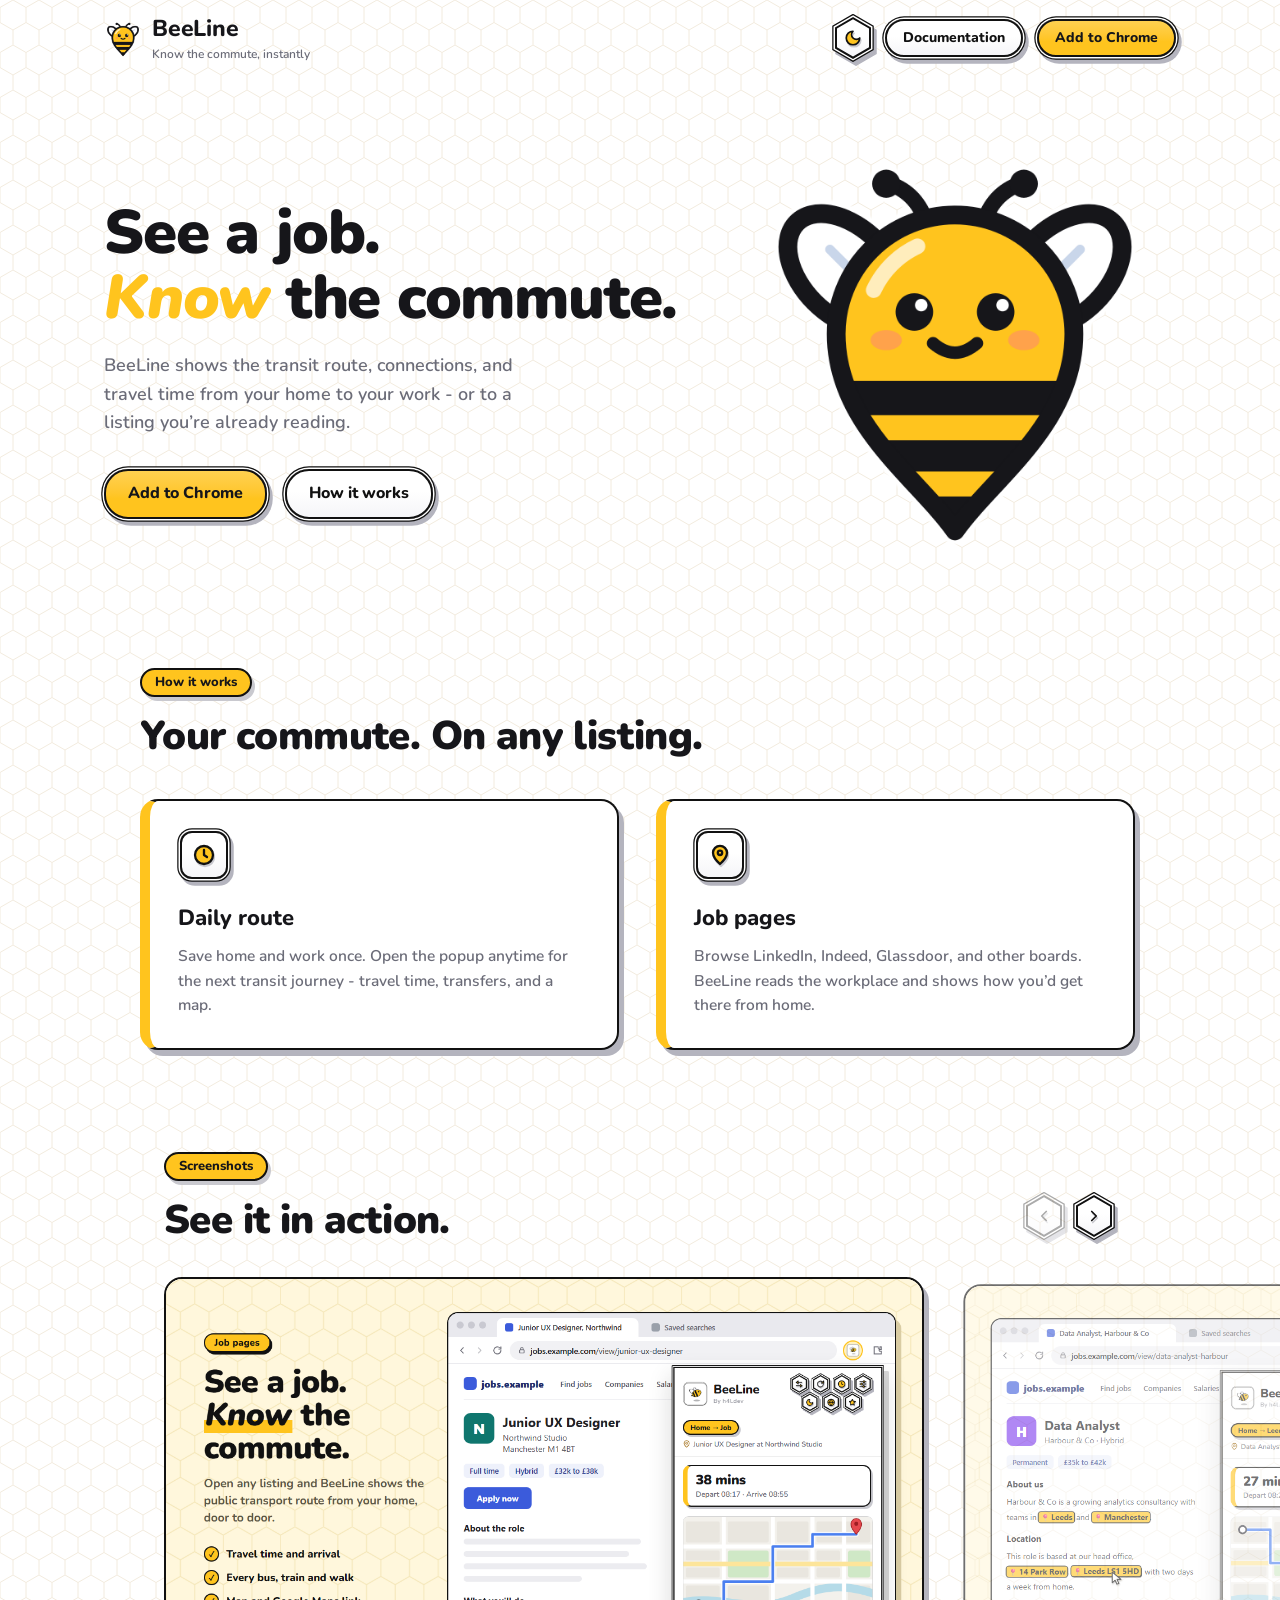
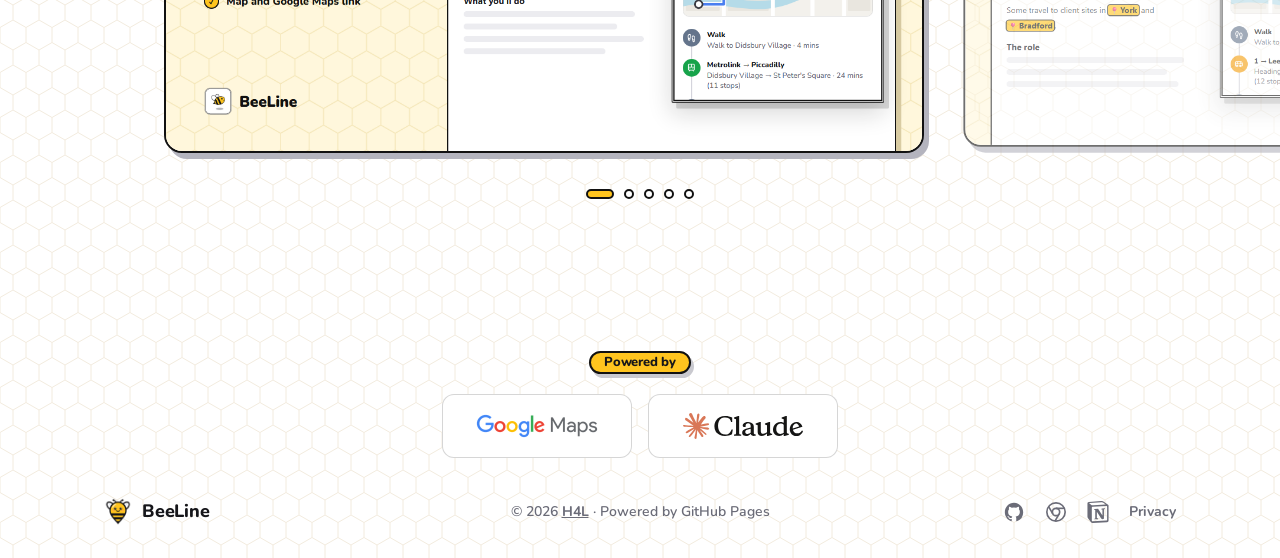
==== commit d0f5a1ae: "Add a "Powered by" section with the Google Maps and Claude logos. Each logo links to its site (Googl" ====
--- a/docs/index.html
+++ b/docs/index.html
@@ -300,6 +300,20 @@
     <div class="shots-dots" role="group" aria-label="Choose a screenshot"></div>
   </section>
 
+  <section class="powered" aria-labelledby="powered-title">
+    <h2 class="pill" id="powered-title">Powered by</h2>
+    <div class="powered-logos">
+      <a class="powered-link" href="https://mapsplatform.google.com/">
+        <img class="theme-light-only maps" src="brands/google-maps-light.png" alt="Google Maps" width="122" height="24" translate="no" />
+        <img class="theme-dark-only maps" src="brands/google-maps-dark.png" alt="Google Maps" width="122" height="24" translate="no" />
+      </a>
+      <a class="powered-link" href="https://claude.com/">
+        <img class="theme-light-only claude" src="brands/claude-logo-slate.svg" alt="Claude" width="119" height="26" />
+        <img class="theme-dark-only claude" src="brands/claude-logo-ivory.svg" alt="Claude" width="119" height="26" />
+      </a>
+    </div>
+  </section>
+
   <script>
     (() => {
       const track = document.querySelector(".shots-track");
--- a/docs/site.css
+++ b/docs/site.css
@@ -504,6 +504,98 @@
   font-weight: 800;
 }
 
+/* ---------- Powered by ---------- */
+
+.powered {
+  display: flex;
+  flex-direction: column;
+  align-items: center;
+  gap: 20px;
+  max-width: 1120px;
+  margin: 0 auto;
+  padding: 56px 24px 8px;
+}
+
+.powered .pill {
+  margin: 0;
+}
+
+.powered-logos {
+  display: flex;
+  flex-wrap: wrap;
+  justify-content: center;
+  gap: 16px;
+}
+
+/* Quiet cards keep the logos off the honeycomb lines. */
+.powered-link {
+  display: flex;
+  align-items: center;
+  justify-content: center;
+  min-width: 190px;
+  height: 64px;
+  padding: 0 24px;
+  box-sizing: border-box;
+  background: var(--bg);
+  border: 1px solid var(--border-strong);
+  border-radius: var(--radius);
+  transition: background-color 0.15s ease, border-color 0.15s ease;
+}
+
+.powered-link:hover {
+  background: var(--bg-alt);
+  border-color: var(--ink);
+}
+
+.powered-link img {
+  display: block;
+  width: auto;
+}
+
+.powered-link .maps {
+  height: 24px;
+}
+
+.powered-link .claude {
+  height: 26px;
+}
+
+/* Keep both cards side by side on phones. */
+@media (max-width: 420px) {
+  .powered-logos {
+    gap: 12px;
+  }
+
+  .powered-link {
+    min-width: 156px;
+    height: 56px;
+    padding: 0 16px;
+  }
+}
+
+/* Each logo has a light and a dark version; show the one for the theme. */
+.theme-dark-only {
+  display: none !important;
+}
+
+@media (prefers-color-scheme: dark) {
+  :root:not([data-theme="light"]) .theme-light-only {
+    display: none !important;
+  }
+
+  :root:not([data-theme="light"]) .theme-dark-only {
+    display: block !important;
+  }
+}
+
+:root[data-theme="dark"] .theme-light-only {
+  display: none !important;
+}
+
+:root[data-theme="dark"] .theme-dark-only {
+  display: block !important;
+}
+
 /* ---------- Footer ---------- */
 
 .site-footer-inner {
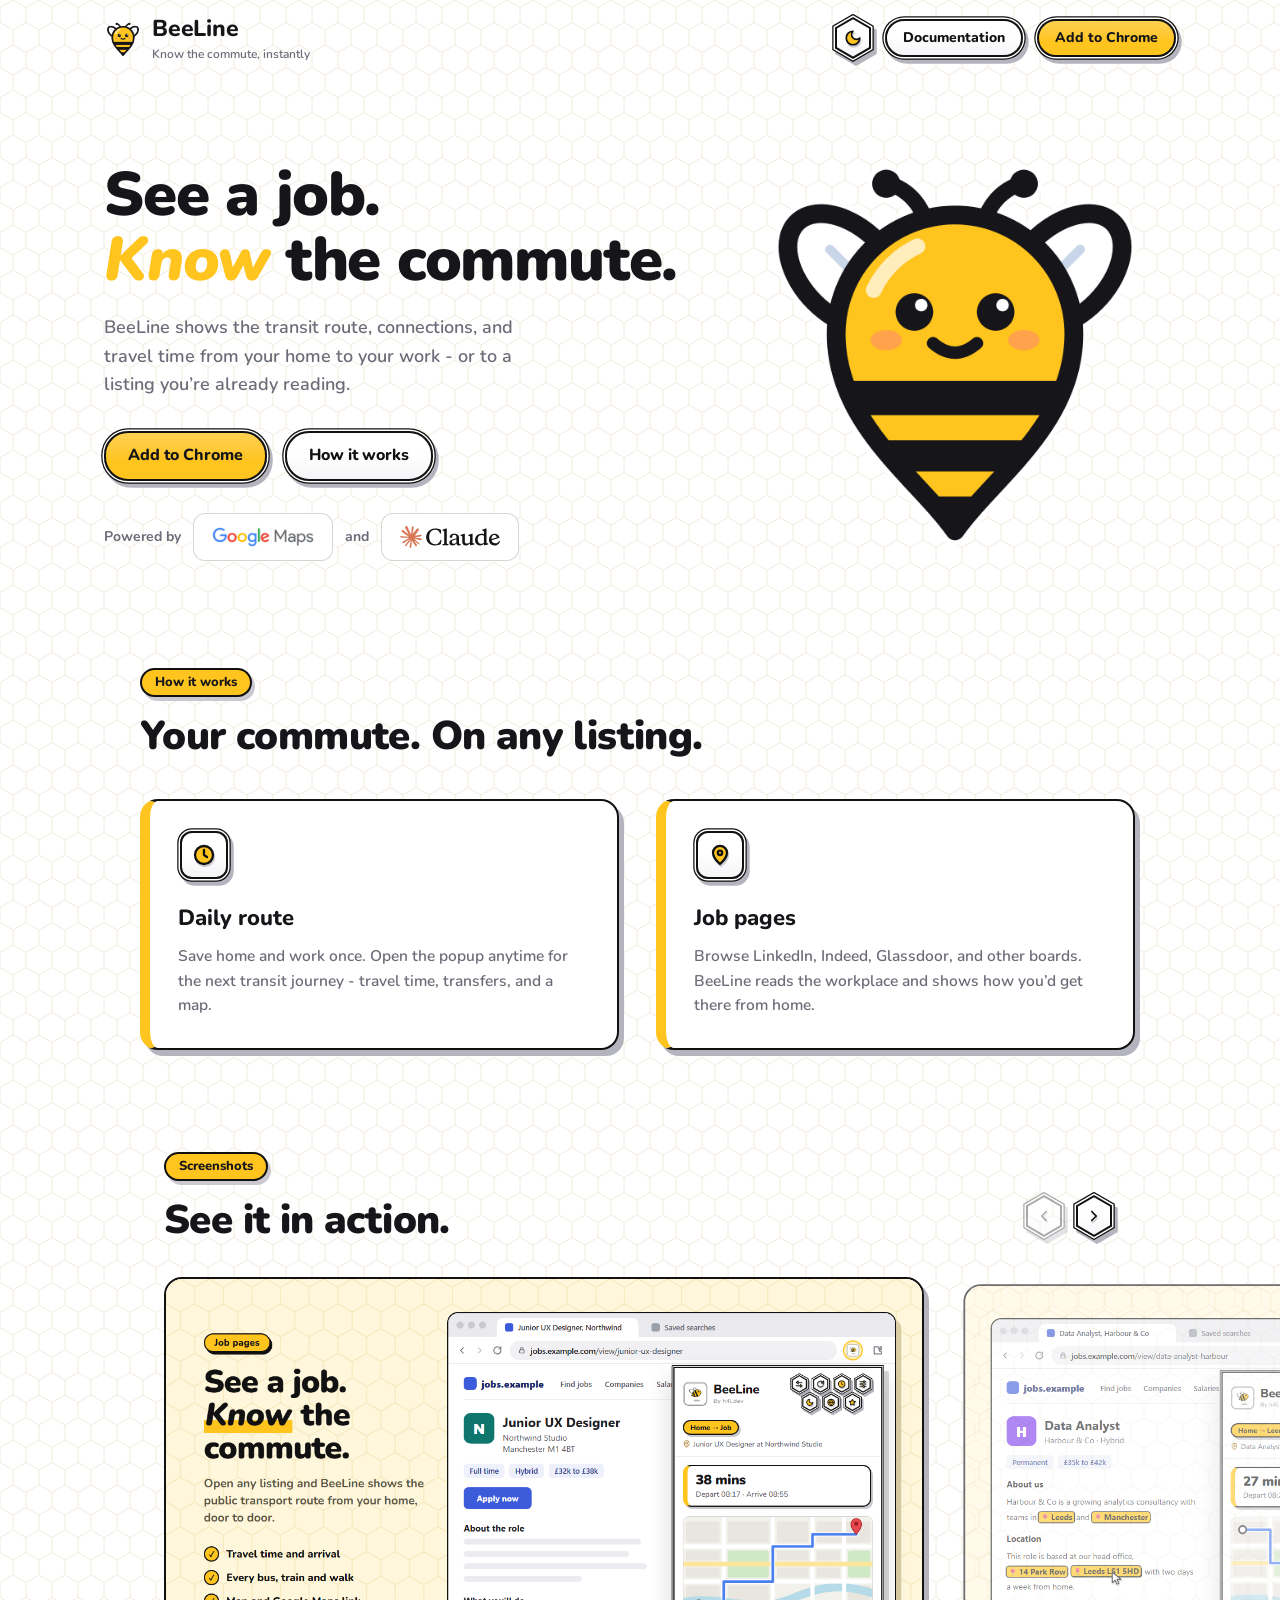
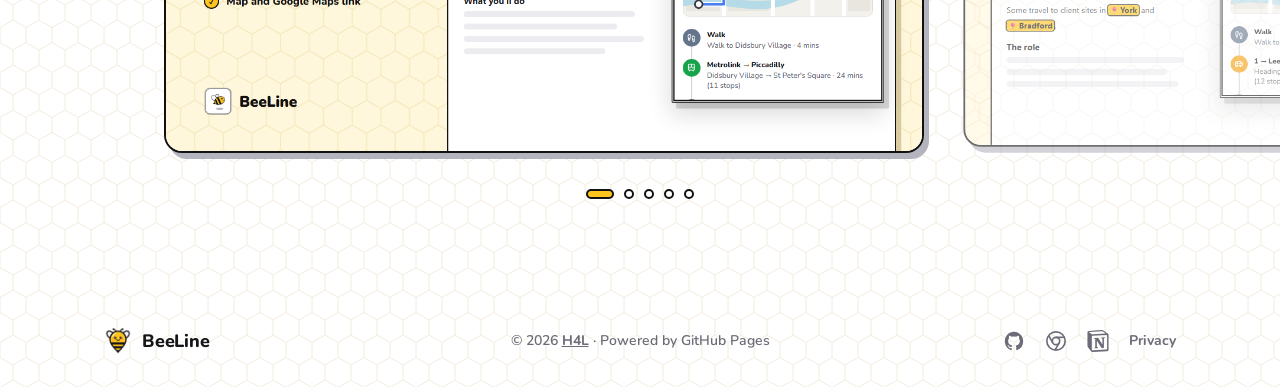
==== commit 1a1a0fa5: "Move "Powered by" into the hero, under the Add to Chrome button. It now reads as one line, "Powered " ====
--- a/docs/index.html
+++ b/docs/index.html
@@ -246,6 +246,18 @@
         <a href="https://chromewebstore.google.com/detail/beeline/YOUR_EXTENSION_ID" class="btn">Add to Chrome</a>
         <a href="#how" class="btn btn-outline">How it works</a>
       </div>
+      <p class="powered">
+        <span class="powered-label">Powered by</span>
+        <a class="powered-link" href="https://mapsplatform.google.com/">
+          <img class="theme-light-only maps" src="brands/google-maps-light.png" alt="Google Maps" width="102" height="20" translate="no" />
+          <img class="theme-dark-only maps" src="brands/google-maps-dark.png" alt="Google Maps" width="102" height="20" translate="no" />
+        </a>
+        <span class="powered-label">and</span>
+        <a class="powered-link" href="https://claude.com/">
+          <img class="theme-light-only claude" src="brands/claude-logo-slate.svg" alt="Claude" width="101" height="22" />
+          <img class="theme-dark-only claude" src="brands/claude-logo-ivory.svg" alt="Claude" width="101" height="22" />
+        </a>
+      </p>
     </div>
     <div class="hero-visual">
       <img src="logo.png" alt="BeeLine logo" width="1024" height="1024" />
@@ -300,20 +312,6 @@
     <div class="shots-dots" role="group" aria-label="Choose a screenshot"></div>
   </section>
 
-  <section class="powered" aria-labelledby="powered-title">
-    <h2 class="pill" id="powered-title">Powered by</h2>
-    <div class="powered-logos">
-      <a class="powered-link" href="https://mapsplatform.google.com/">
-        <img class="theme-light-only maps" src="brands/google-maps-light.png" alt="Google Maps" width="122" height="24" translate="no" />
-        <img class="theme-dark-only maps" src="brands/google-maps-dark.png" alt="Google Maps" width="122" height="24" translate="no" />
-      </a>
-      <a class="powered-link" href="https://claude.com/">
-        <img class="theme-light-only claude" src="brands/claude-logo-slate.svg" alt="Claude" width="119" height="26" />
-        <img class="theme-dark-only claude" src="brands/claude-logo-ivory.svg" alt="Claude" width="119" height="26" />
-      </a>
-    </div>
-  </section>
-
   <script>
     (() => {
       const track = document.querySelector(".shots-track");
--- a/docs/site.css
+++ b/docs/site.css
@@ -506,25 +506,19 @@
 
 /* ---------- Powered by ---------- */
 
+/* Reads as one line under the hero buttons: Powered by [logo] and [logo]. */
 .powered {
   display: flex;
-  flex-direction: column;
-  align-items: center;
-  gap: 20px;
-  max-width: 1120px;
-  margin: 0 auto;
-  padding: 56px 24px 8px;
-}
-
-.powered .pill {
-  margin: 0;
-}
-
-.powered-logos {
-  display: flex;
   flex-wrap: wrap;
-  justify-content: center;
-  gap: 16px;
+  align-items: center;
+  gap: 10px 12px;
+  margin: 28px 0 0;
+}
+
+.powered-label {
+  font-size: 14px;
+  font-weight: 700;
+  color: var(--text-muted);
 }
 
 /* Quiet cards keep the logos off the honeycomb lines. */
@@ -532,9 +526,8 @@
   display: flex;
   align-items: center;
   justify-content: center;
-  min-width: 190px;
-  height: 64px;
-  padding: 0 24px;
+  height: 48px;
+  padding: 0 18px;
   box-sizing: border-box;
   background: var(--bg);
   border: 1px solid var(--border-strong);
@@ -553,23 +546,21 @@
 }
 
 .powered-link .maps {
-  height: 24px;
+  height: 20px;
 }
 
 .powered-link .claude {
-  height: 26px;
-}
-
-/* Keep both cards side by side on phones. */
+  height: 22px;
+}
+
+/* On phones the label sits on its own line above the logos. */
 @media (max-width: 420px) {
-  .powered-logos {
-    gap: 12px;
+  .powered > .powered-label:first-child {
+    flex-basis: 100%;
   }
 
   .powered-link {
-    min-width: 156px;
-    height: 56px;
-    padding: 0 16px;
+    padding: 0 14px;
   }
 }
 
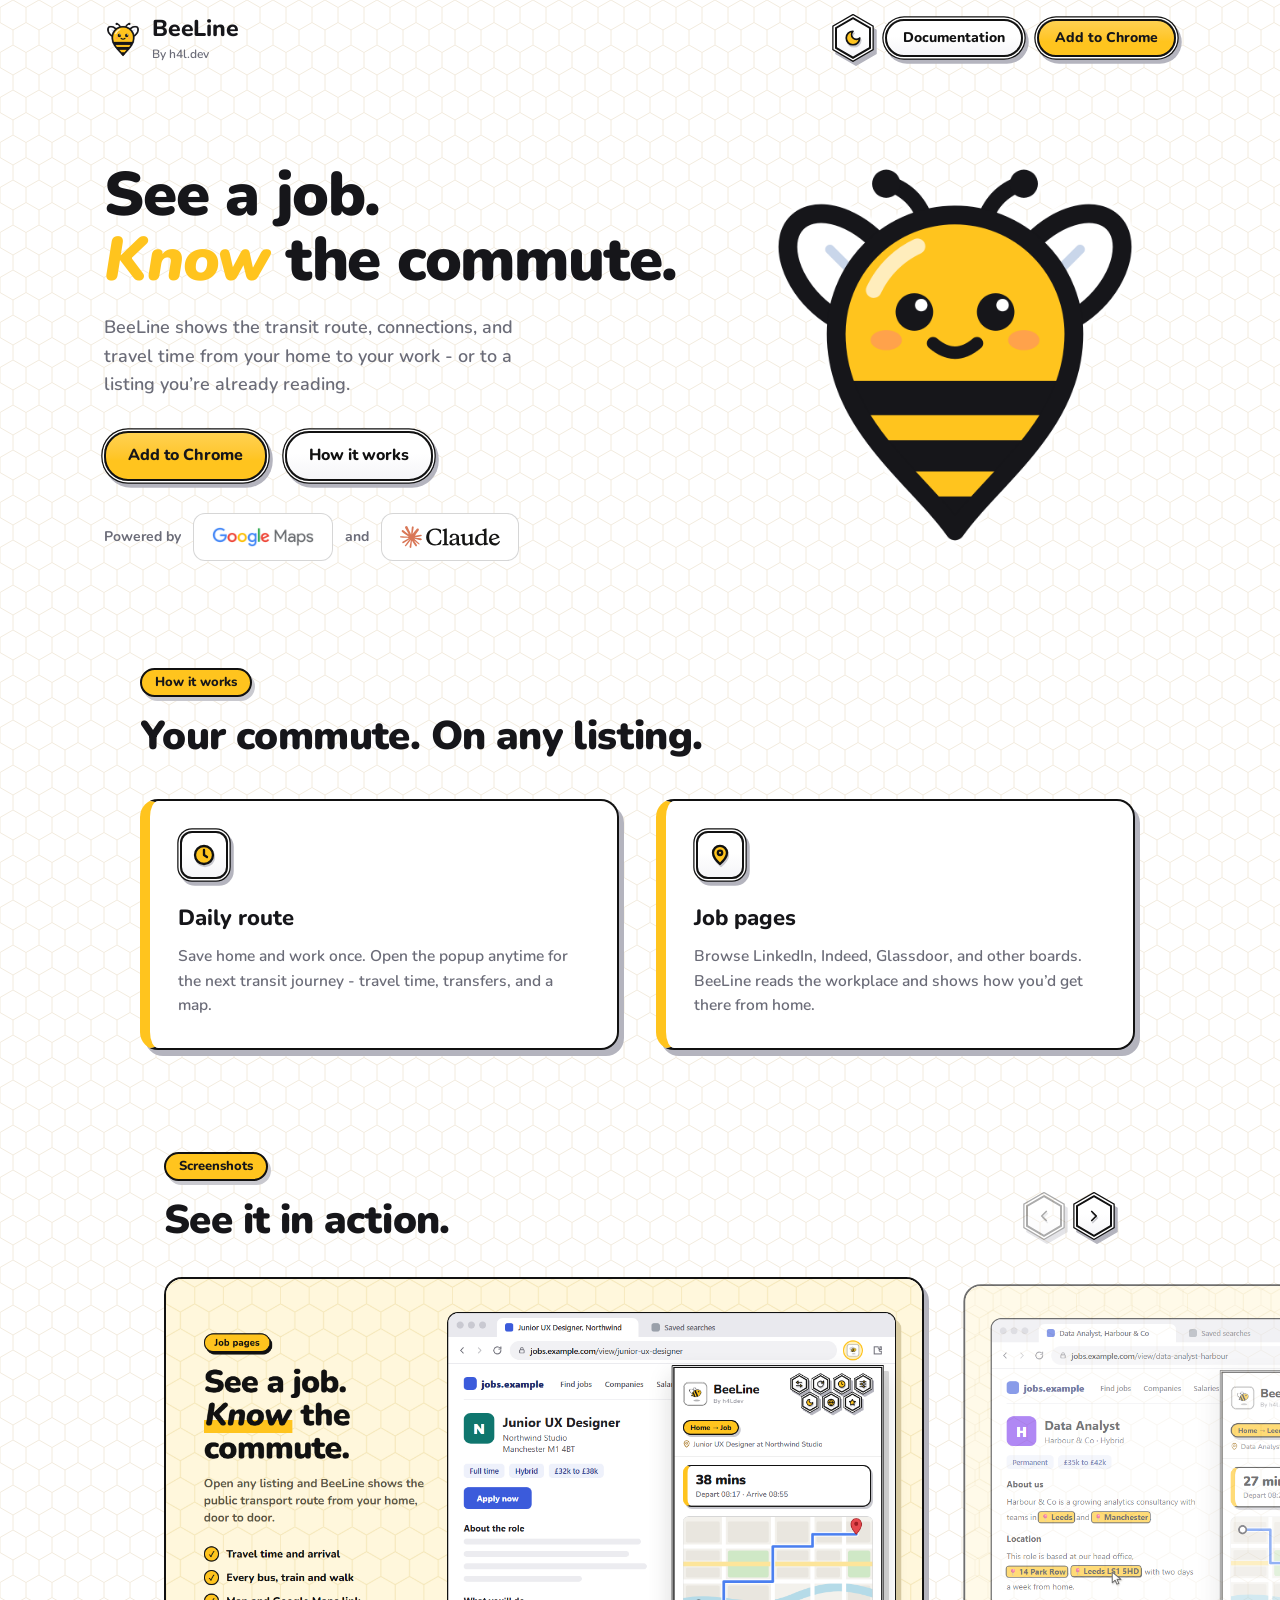
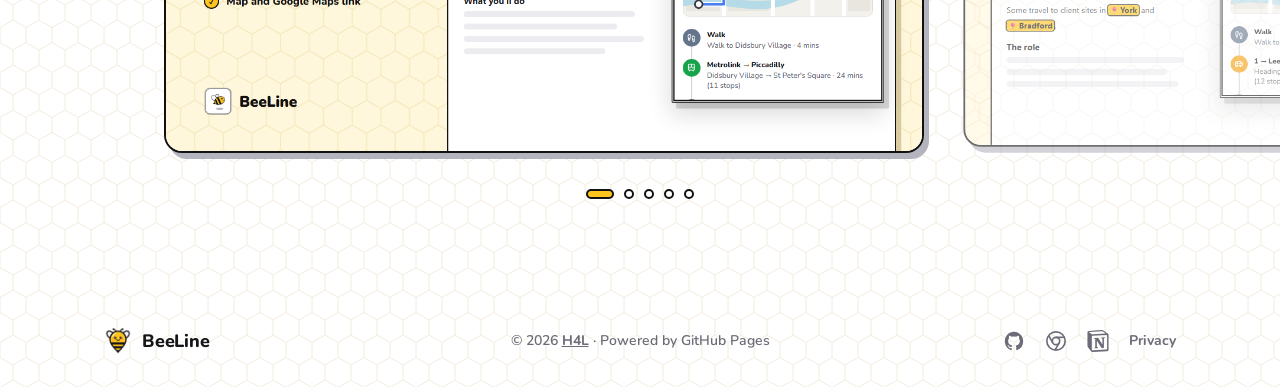
==== commit 2084cd90: "Show "By h4l.dev" under the brand in the site header. Co-Authored-By: Claude Opus 5.5 <noreply@anthr" ====
--- a/docs/index.html
+++ b/docs/index.html
@@ -222,7 +222,7 @@
         <img class="brand-icon" src="logo.png" alt="" width="38" height="38" />
         <span>
           <span class="brand-title">BeeLine</span>
-          <span class="brand-tag">Know the commute, instantly</span>
+          <span class="brand-tag">By h4l.dev</span>
         </span>
       </a>
       <div class="actions">
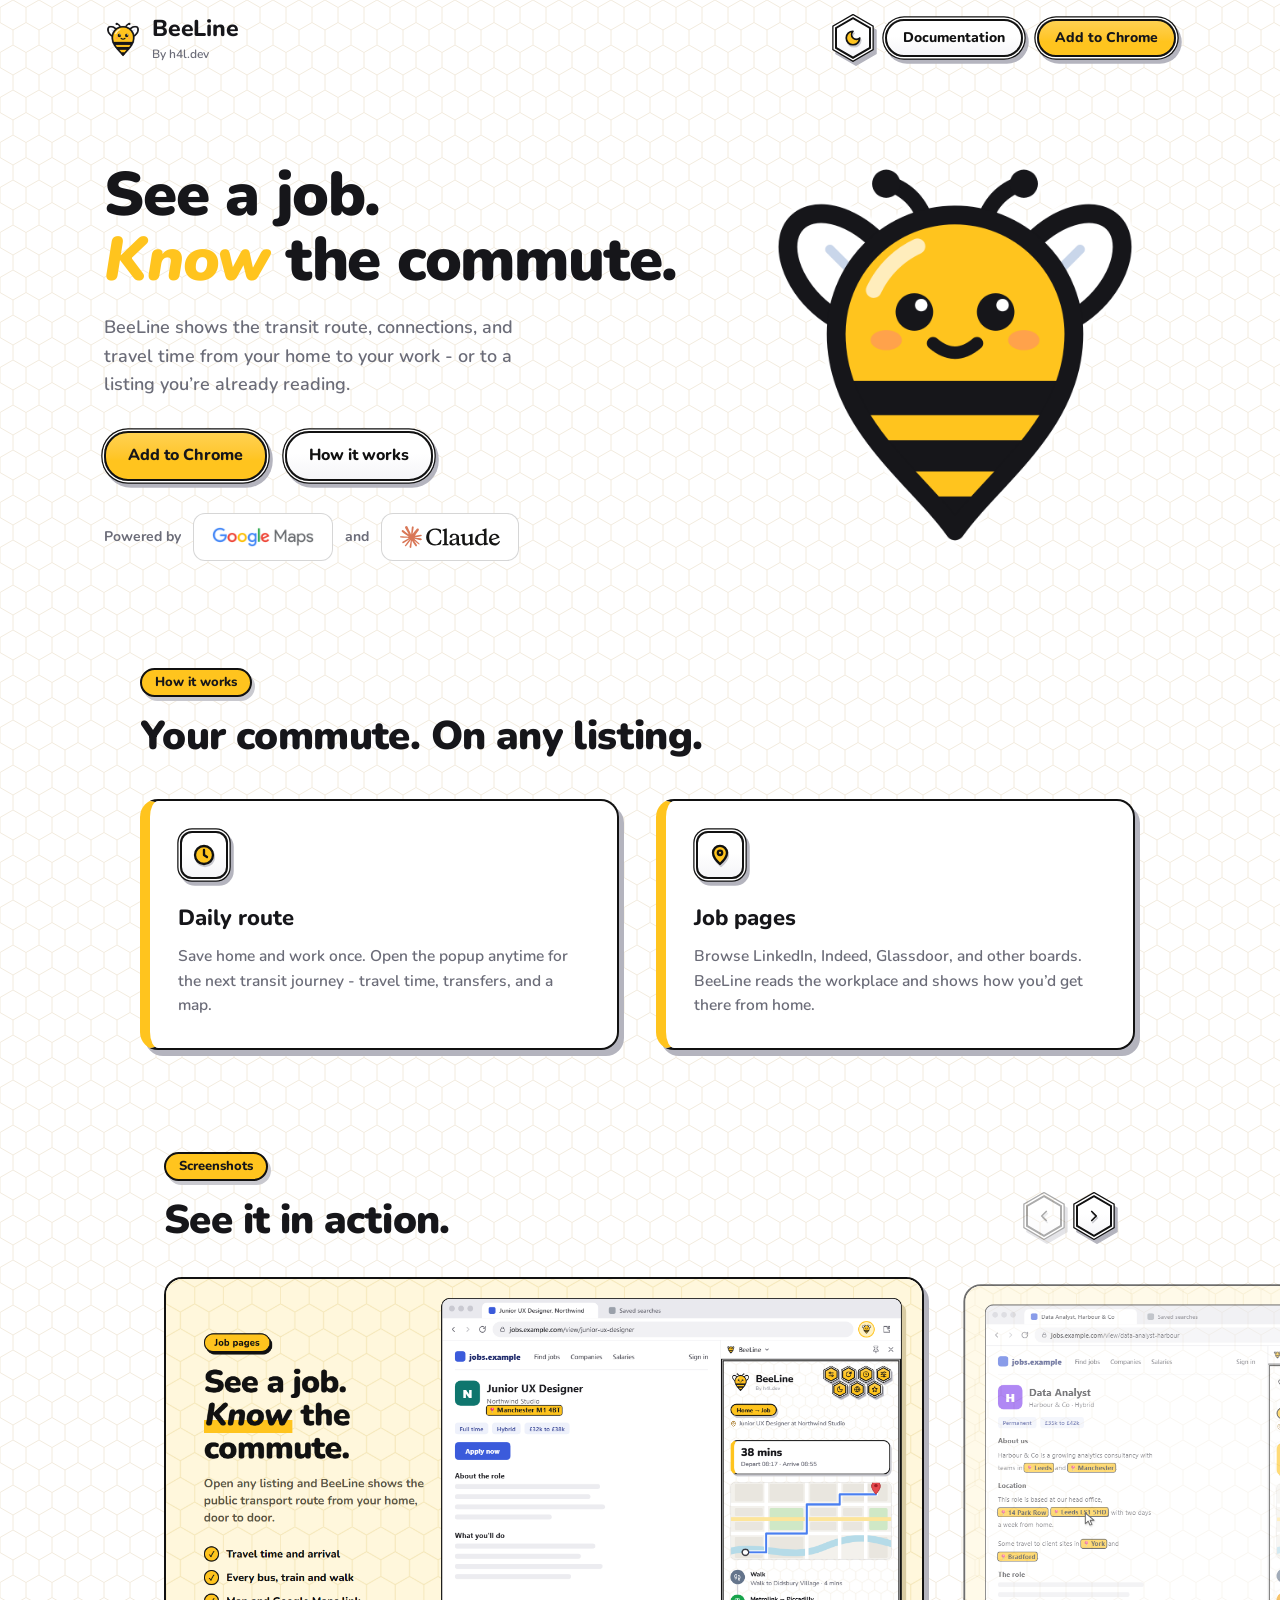
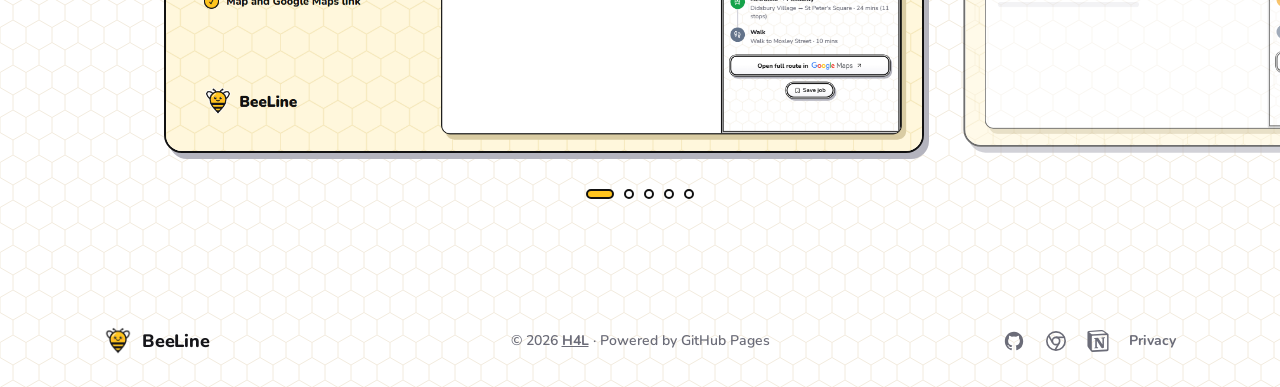
==== commit 741b2b5c: "Update the site gallery with the new side panel screenshots. Co-Authored-By: Claude Opus 5.5 <norepl" ====
--- a/docs/index.html
+++ b/docs/index.html
@@ -303,9 +303,9 @@
       </div>
     </div>
     <div class="shots-track" tabindex="0" role="region" aria-label="BeeLine screenshots">
-      <figure class="shot is-active"><img src="screenshots/screenshot-1.png" width="1280" height="800" alt="A job listing with the BeeLine popup showing a 38 minute tram route from home, with a map and each step." /></figure>
+      <figure class="shot is-active"><img src="screenshots/screenshot-1.png" width="1280" height="800" alt="A job listing with the BeeLine side panel showing a 38 minute tram route from home, with a map and each step." /></figure>
       <figure class="shot"><img src="screenshots/screenshot-2.png" width="1280" height="800" alt="Place names highlighted on a job listing; clicking one shows the bus route there." loading="lazy" /></figure>
-      <figure class="shot"><img src="screenshots/screenshot-3.png" width="1280" height="800" alt="Two popups side by side: the morning trip to work and the evening trip home." loading="lazy" /></figure>
+      <figure class="shot"><img src="screenshots/screenshot-3.png" width="1280" height="800" alt="Two BeeLine panels side by side: the morning trip to work and the evening trip home." loading="lazy" /></figure>
       <figure class="shot"><img src="screenshots/screenshot-4.png" width="1280" height="800" alt="The job history list, with travel times for recently viewed and saved jobs." loading="lazy" /></figure>
       <figure class="shot"><img src="screenshots/screenshot-5.png" width="1280" height="800" alt="Colour themes in light and dark mode, next to the settings page." loading="lazy" /></figure>
     </div>
